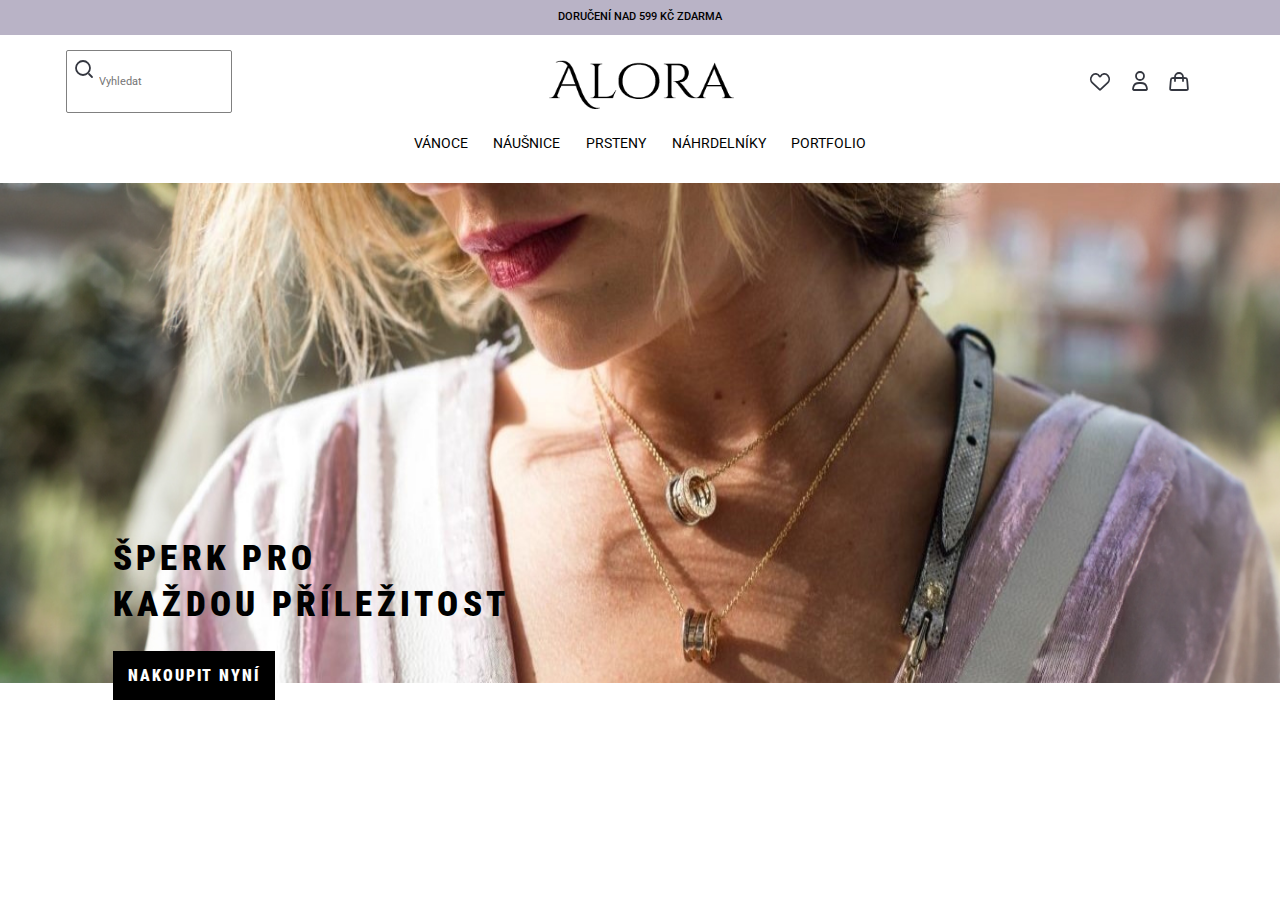
==== index.html @ 9ae733d2 "upp2" ====
<!DOCTYPE html>
<html lang="cs">
<head>
  <meta charset="UTF-8">
  <meta name="viewport" content="width=device-width, initial-scale=1.0">
  <link rel="stylesheet" href="https://maxcdn.bootstrapcdn.com/bootstrap/3.4.1/css/bootstrap.min.css">
  <script src="https://ajax.googleapis.com/ajax/libs/jquery/3.7.1/jquery.min.js"></script>
  <script src="https://maxcdn.bootstrapcdn.com/bootstrap/3.4.1/js/bootstrap.min.js"></script>
  <link rel="stylesheet" href="style.css">
  <title>Alora</title>
</head>
<body>
    <header>
            <div class="container-fluid upper_text">
                <div class="row upper_text_container">
                    <div class="col-xs-12 col-md-12 upper_div">
                        <h3 class="upper_h3">Doručení nad 599 Kč zdarma</h3>
                    </div>
                </div>
            </div>
            <div class="container bl">
                <div class="row logo_main">
                    <div class="col-xs-12 col-md-4 searchbar_main_a n">
                        <form method="get" action="/vyhledat/" class="search_form">
                            <label for="search" class="search_main">
                                <button type="submit" class="search_button">
                                    <svg width="24" height="24" viewBox="0 0 27 27" fill="none" xmlns="http://www.w3.org/2000/svg">
                                        <circle cx="12.375" cy="12.375" r="7.875" stroke="#33363F" stroke-width="2"/>
                                        <path d="M22.5 22.5L19.125 19.125" stroke="#33363F" stroke-width="2" stroke-linecap="round"/>
                                    </svg>  
                                </button>                          
                                <input type="text" id="search" name="q" placeholder="Vyhledat" class="search_input">
                            </label>
                        </form>
                    </div>
                    <a href="#" class="col-xs-6 col-md-4 text-center alora_logo n">
                        <img src="alora - logo.png" alt="logo" width="185" height="57">
                    </a>
                    <div class="col-xs-6 col-md-4 iconky text-left n">
                        <div class="wishlist_div d">
                            <svg width="24" height="24" viewBox="0 0 27 27" fill="none" xmlns="http://www.w3.org/2000/svg">
                                <path d="M5.00701 15.6467L12.8287 22.9944C13.1401 23.2869 13.2958 23.4332 13.4853 23.4388C13.4951 23.4391 13.5049 23.4391 13.5147 23.4388C13.7042 23.4332 13.8599 23.2869 14.1713 22.9944L21.993 15.6467C24.1937 13.5794 24.4609 10.1774 22.61 7.79183L22.262 7.34326C20.0478 4.4894 15.6033 4.96802 14.0475 8.22786C13.8277 8.68833 13.1723 8.68833 12.9525 8.22786C11.3967 4.96802 6.95219 4.4894 4.73799 7.34326L4.38996 7.79183C2.53907 10.1774 2.80631 13.5794 5.00701 15.6467Z" stroke="#33363F" stroke-width="2"/>
                                </svg>                        
                        </div>
                        <div class="person_regr d">
                            <svg width="24" height="24" viewBox="0 0 27 27" fill="none" xmlns="http://www.w3.org/2000/svg">
                                <circle cx="13.5" cy="7.875" r="4.5" stroke="#33363F" stroke-width="2" stroke-linecap="round"/>
                                <path d="M6.14822 20.0487C6.9028 17.2788 9.64673 15.75 12.5176 15.75H14.4824C17.3533 15.75 20.0972 17.2788 20.8518 20.0487C21.0726 20.8593 21.2496 21.7341 21.3293 22.6262C21.3784 23.1763 20.9273 23.625 20.375 23.625H6.625C6.07272 23.625 5.62163 23.1763 5.67075 22.6262C5.75041 21.7341 5.9274 20.8593 6.14822 20.0487Z" stroke="#33363F" stroke-width="2" stroke-linecap="round"/>
                                </svg>                        
                        </div>
                        <div class="shopping_cart_icon d">
                            <svg width="24" height="24" viewBox="0 0 27 27" fill="none" xmlns="http://www.w3.org/2000/svg">
                                <path d="M9 13.5L9 9C9 6.51472 11.0147 4.5 13.5 4.5V4.5C15.9853 4.5 18 6.51472 18 9L18 13.5" stroke="#33363F" stroke-width="2" stroke-linecap="round"/>
                                <path d="M4.19435 13.7928C4.33942 12.0519 4.41196 11.1815 4.98605 10.6532C5.56013 10.125 6.4336 10.125 8.18053 10.125H18.8195C20.5664 10.125 21.4399 10.125 22.014 10.6532C22.588 11.1815 22.6606 12.0519 22.8057 13.7928L23.4445 21.4589C23.529 22.4724 23.5712 22.9792 23.2741 23.3021C22.977 23.625 22.4685 23.625 21.4514 23.625H5.5486C4.53155 23.625 4.02302 23.625 3.72592 23.3021C3.42882 22.9792 3.47105 22.4724 3.55551 21.4589L4.19435 13.7928Z" stroke="#33363F" stroke-width="2"/>
                                </svg>                        
                        </div>
                    </div>
                </div>
            </div>
        <nav class="navbar container-fluid">
            <div class="d-flex justify-content-center">
                    <div class="nav-item dropdown">
                        <a href="#">Vánoce</a>
                    </div>
                    <div class="nav-item dropdown">
                        <a href="#">Náušnice</a>
                    </div>
                    <div class="nav-item dropdown">
                        <a href="#">Prsteny</a>
                    </div>
                    <div class="nav-item dropdown">
                        <a href="#">Náhrdelníky</a>
                    </div>
                    <div class="nav-item dropdown">
                        <a href="#">Portfolio</a>
                    </div>
            </div>
        </nav>
    </header>
        <main>
            <section class="cover_image_section">
                <div class="cover_image_img">
                    <div class="row">
                        <div class="cover_image_img">
                            <picture>
                                <source media="(min-width: 1920px)" srcset="386442859_2911539678977184_4941030423832719320_n.jpg">
                                <source media="(min-width: 768px)" srcset="386442859_2911539678977184_4941030423832719320_n.jpg">
                                <source media="(min-width: 0px)" srcset="386442859_2911539678977184_4941030423832719320_n.jpg">
                                <img src="386442859_2911539678977184_4941030423832719320_n.jpg" alt="cover image" class="full-image">
                            </picture>
                            <h1 class="cover_text t">Šperk pro <br> každou příležitost</h1>
                            
                        </div>
                     <a href="#" target="_self" class="cover_button t">Nakoupit nyní</a>
                    </div> 
                </div>
            </section>
            <section>
                <div>

                </div>
            </section>
        </main>
</body>
</html>
---- style.css ----
@import url('https://fonts.googleapis.com/css2?family=Roboto+Condensed:ital,wght@0,100;0,200;0,300;0,400;0,500;0,600;0,700;0,800;0,900;1,100;1,300;1,400;1,500;1,600;1,700;1,800;1,900&family=Roboto:ital,wght@0,100;0,300;0,400;0,500;0,700;0,900;1,100;1,300;1,400;1,500;1,700;1,900&display=swap');

body {
    font-size: 16px;
    margin: 0;
    padding: 0;
    overflow-x: hidden;
}

html, body {
    height: 100%;
    margin: 0;
    padding: 0;
}

@media (max-width: 900px) {
    
  }

.d-flex {
    display: flex!important;
}
.justify-content-center{
    justify-content: center!important;
}
.position-relative {
    position: relative!important;
}
.full-image {
    height: 500px;
    overflow: hidden;
    position: absolute;
    width: 105vw;
}

.bl {
    margin-right: 2px;
    margin-left: 2px;
    width: 100%;
    margin-top: 15px;
}

.t {
    position: relative;
}

.container-fluid {
    padding-right: 15px;
    padding-left: 15px;
    margin-right: auto;
    margin-left: auto;
}

.upper_text_container .upper_div {
    background-color: #B9B3C6;
    height: 35px;
    align-items: center;
    display: flex;
    justify-content: center; 
}
.upper_div>h3 {
    margin: 0;
    text-align: center;
    color: black;
    font-family: 'Roboto';
    font-weight: 500;
    font-size: 0.6875em;
   text-transform: uppercase;
}
.iconky {
    display: flex;
    padding-left: 17vw;
}
.logo_main {
    align-items: center;
    display: flex;
}
.searchbar_main_a {
    padding-left: 5vw;
}
.search_button {
    border: none;
    background-color: transparent;
    position: absolute;
    z-index: 1;
    padding-top: 0.8vh;
}
#search {
    color: black;
    font-family: 'Roboto';
    font-weight: 400;
    font-size: 0.6875em;
    width: 13vw;
    height: 7vh;
    position: relative;
    margin-right: 35%;
    padding-left: 2.5vw;
    border: 1px solid gray;
    border-radius: 2px
}
.d {
    padding-left: 1.2vw;
}
.navbar {
    align-items: center;
    display: flex;
    justify-content: center;
    margin-bottom: 15px;
}
.nav-item>a {
    color: black;
    font-family: 'Roboto';
    font-weight: 400;
    font-size: 0.8750em;
    text-transform: uppercase;
}
.nav-item {
    padding: 0 1vw;
}
.cover_image_img {
    display: flex;
}

.cover_text {
    color: black;
    font-family: 'Roboto Condensed';
    font-weight: 900;
    font-size: 2.2em;
    text-transform: uppercase;
    left: 10vw;
    top: 37vh;
    letter-spacing: 0.12em;
    line-height: 1.3em;
}
.cover_button {
    color: white;
    font-family: 'Roboto Condensed';
    font-weight: 900;
    font-size: 1em;
    text-transform: uppercase;
    left: 10vw;
    top: 40vh;
    letter-spacing: 0.12em;
    line-height: 1.3em;
    background-color: black;
    
    /* text-align: center; */
    padding: 15px;
    /* border: 15px; */
    position: relative;
}
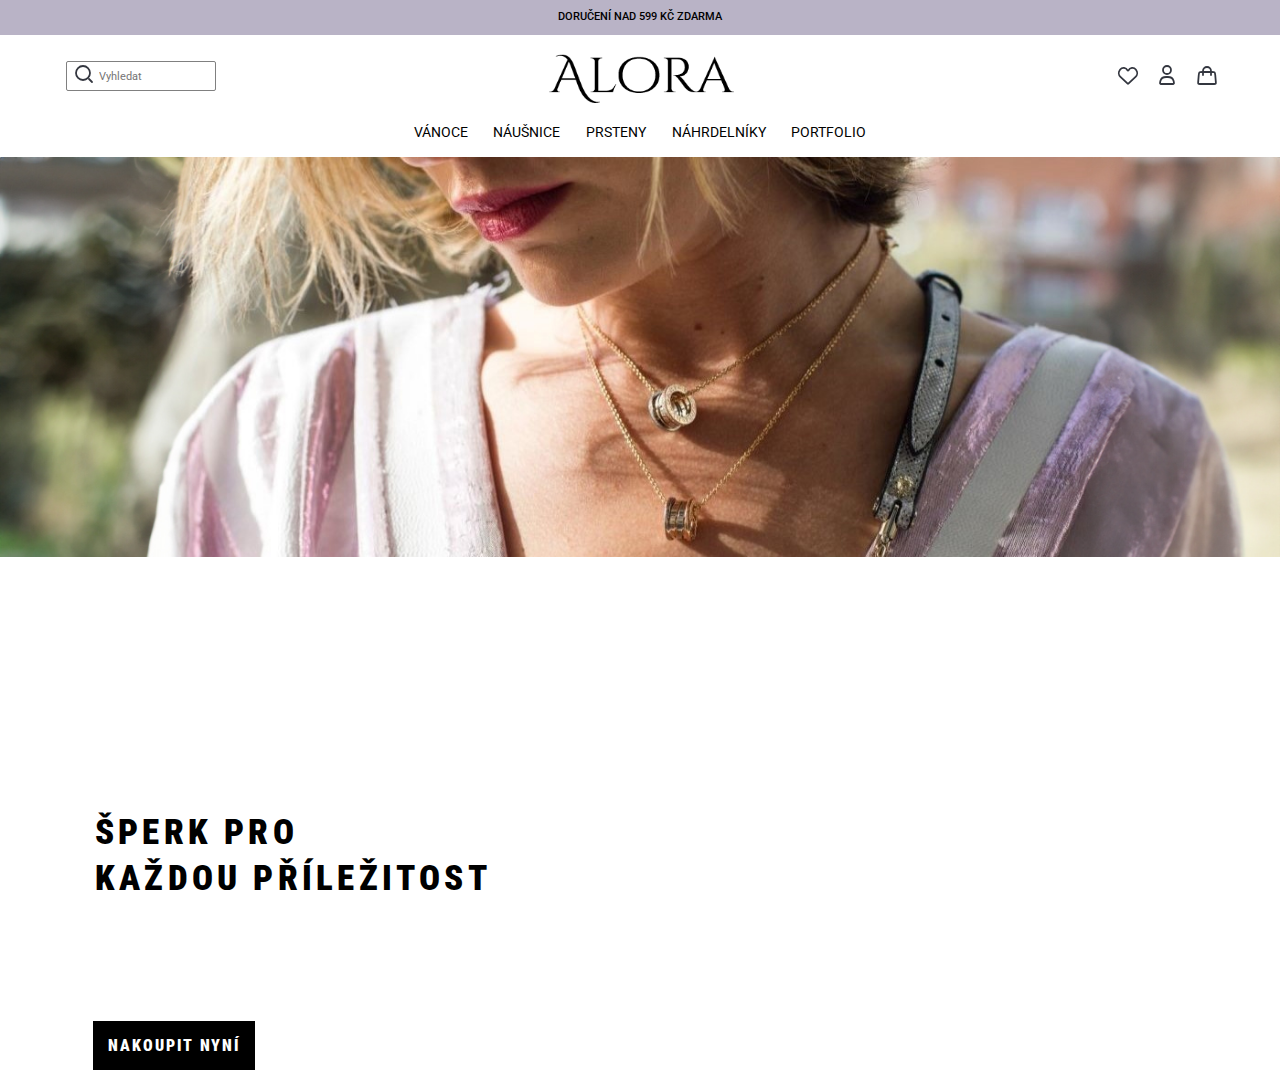
==== commit 91f87274: "upp.1" ====
--- a/index.html
+++ b/index.html
@@ -80,20 +80,19 @@
         <main>
             <section class="cover_image_section">
                 <div class="cover_image_img">
-                    <div class="row">
-                        <div class="cover_image_img">
-                            <picture>
-                                <source media="(min-width: 1920px)" srcset="386442859_2911539678977184_4941030423832719320_n.jpg">
-                                <source media="(min-width: 768px)" srcset="386442859_2911539678977184_4941030423832719320_n.jpg">
-                                <source media="(min-width: 0px)" srcset="386442859_2911539678977184_4941030423832719320_n.jpg">
-                                <img src="386442859_2911539678977184_4941030423832719320_n.jpg" alt="cover image" class="full-image">
-                            </picture>
-                            <h1 class="cover_text t">Šperk pro <br> každou příležitost</h1>
-                            
-                        </div>
-                     <a href="#" target="_self" class="cover_button t">Nakoupit nyní</a>
-                    </div> 
+                    <picture>
+                        <source media="(min-width: 1920px)" srcset="386442859_2911539678977184_4941030423832719320_n.jpg">
+                        <source media="(min-width: 768px)" srcset="386442859_2911539678977184_4941030423832719320_n.jpg">
+                        <source media="(min-width: 0px)" srcset="386442859_2911539678977184_4941030423832719320_n.jpg">
+                        <img src="386442859_2911539678977184_4941030423832719320_n.jpg" alt="cover image" class="full-image">
+                    </picture>
                 </div>
+                <div class="cover_text_div">
+                    <h1 class="cover_text t">Šperk pro <br> každou příležitost</h1>
+                </div>
+                <div class="cover_text_div_a">
+                    <a href="#" target="_self" class="cover_button t">Nakoupit nyní</a>
+                </div> 
             </section>
             <section>
                 <div>
--- a/style.css
+++ b/style.css
@@ -13,9 +13,70 @@
     padding: 0;
 }
 
-@media (max-width: 900px) {
-    
-  }
+@media (max-width: 932px) {
+  body {
+    font-size: 12px;
+  }
+  input#search {
+    width: 200px;
+    padding-left: 7.5vw;
+
+  }
+  .col-xs-12 {
+    width: 100%;
+    justify-content: left;
+    display: flex;
+}
+.col-xs-6.col-md-4.iconky.text-left.n {
+    left: 11%;
+}
+div.d {
+    padding-left: 2.2vw;
+}
+.alora_logo {
+    padding-top: 5px;
+  }
+  .navbar {
+    padding-bottom: 15px;
+  }
+.full-image{
+    top: 22%;
+}
+.cover_text_div{
+    font-size: 5px;
+}
+a.cover_button {
+    font-size: 5px;
+    padding: 4px;
+    top: 33.2%;
+    position: absolute;
+    left: 8.5%;
+}
+.cover_text_div {
+    position: absolute;
+    top: 30%;
+    left: 6.5%;
+}
+
+}
+
+@media (max-width: 380px) {
+.full-image {
+    top: 26%;
+}
+a.cover_button {
+    font-size: 5px;
+    padding: 4px;
+    top: 39.2%;
+    position: absolute;
+    left: 8.5%;
+}
+.cover_text_div {
+    position: absolute;
+    top: 35%;
+    left: 6.5%;
+}}
+
 
 .d-flex {
     display: flex!important;
@@ -27,10 +88,10 @@
     position: relative!important;
 }
 .full-image {
-    height: 500px;
+    height: auto;
     overflow: hidden;
     position: absolute;
-    width: 105vw;
+    width: 100%;
 }
 
 .bl {
@@ -69,11 +130,13 @@
 }
 .iconky {
     display: flex;
-    padding-left: 17vw;
+    left: 18%;
+    flex-wrap: wrap;
 }
 .logo_main {
     align-items: center;
     display: flex;
+    flex-wrap: wrap;
 }
 .searchbar_main_a {
     padding-left: 5vw;
@@ -83,16 +146,15 @@
     background-color: transparent;
     position: absolute;
     z-index: 1;
-    padding-top: 0.8vh;
+    ;
 }
 #search {
     color: black;
     font-family: 'Roboto';
     font-weight: 400;
     font-size: 0.6875em;
-    width: 13vw;
-    height: 7vh;
-    position: relative;
+    max-width: 150px;
+    height: 30px;
     margin-right: 35%;
     padding-left: 2.5vw;
     border: 1px solid gray;
@@ -105,7 +167,7 @@
     align-items: center;
     display: flex;
     justify-content: center;
-    margin-bottom: 15px;
+    margin-bottom: -15px;
 }
 .nav-item>a {
     color: black;
@@ -117,9 +179,7 @@
 .nav-item {
     padding: 0 1vw;
 }
-.cover_image_img {
-    display: flex;
-}
+
 
 .cover_text {
     color: black;
@@ -127,10 +187,14 @@
     font-weight: 900;
     font-size: 2.2em;
     text-transform: uppercase;
-    left: 10vw;
-    top: 37vh;
     letter-spacing: 0.12em;
     line-height: 1.3em;
+    margin: 0;
+    left: 7.8%;
+}
+
+.cover_image_section{
+    margin-top: 15px;
 }
 .cover_button {
     color: white;
@@ -138,8 +202,7 @@
     font-weight: 900;
     font-size: 1em;
     text-transform: uppercase;
-    left: 10vw;
-    top: 40vh;
+    left: 7.8%;
     letter-spacing: 0.12em;
     line-height: 1.3em;
     background-color: black;
@@ -149,3 +212,16 @@
     /* border: 15px; */
     position: relative;
 }
+@media (min-width: 1100px) {
+    .cover_text_div_a {
+        position: absolute;
+        left: 6.3%;
+        top: 115%;
+    }
+    .cover_text_div {
+        position: absolute;
+        top: 90%;
+        left: 5%;
+    }
+}
+
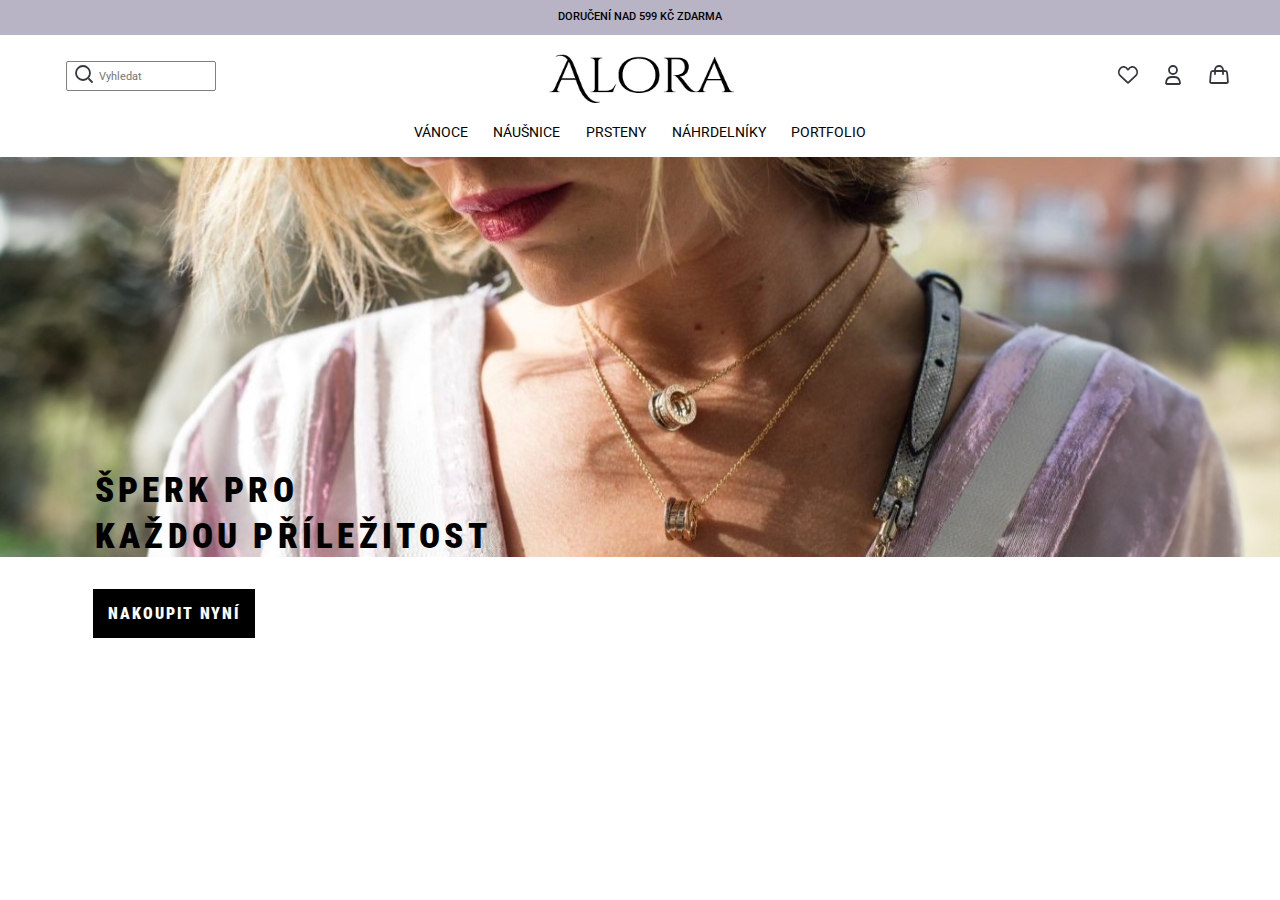
==== commit fd1378e1: "upp1" ====
--- a/index.html
+++ b/index.html
@@ -43,10 +43,12 @@
                                 </svg>                        
                         </div>
                         <div class="person_regr d">
-                            <svg width="24" height="24" viewBox="0 0 27 27" fill="none" xmlns="http://www.w3.org/2000/svg">
+                            <button type="button" class="open_b button" onclick="openForm(login.html)">
+                                <svg width="24" height="24" viewBox="0 0 27 27" fill="none" xmlns="http://www.w3.org/2000/svg">
                                 <circle cx="13.5" cy="7.875" r="4.5" stroke="#33363F" stroke-width="2" stroke-linecap="round"/>
                                 <path d="M6.14822 20.0487C6.9028 17.2788 9.64673 15.75 12.5176 15.75H14.4824C17.3533 15.75 20.0972 17.2788 20.8518 20.0487C21.0726 20.8593 21.2496 21.7341 21.3293 22.6262C21.3784 23.1763 20.9273 23.625 20.375 23.625H6.625C6.07272 23.625 5.62163 23.1763 5.67075 22.6262C5.75041 21.7341 5.9274 20.8593 6.14822 20.0487Z" stroke="#33363F" stroke-width="2" stroke-linecap="round"/>
-                                </svg>                        
+                                </svg> 
+                            </button>                       
                         </div>
                         <div class="shopping_cart_icon d">
                             <svg width="24" height="24" viewBox="0 0 27 27" fill="none" xmlns="http://www.w3.org/2000/svg">
--- a/style.css
+++ b/style.css
@@ -212,16 +212,20 @@
     /* border: 15px; */
     position: relative;
 }
-@media (min-width: 1100px) {
+@media (min-width: 1000px) {
     .cover_text_div_a {
         position: absolute;
         left: 6.3%;
-        top: 115%;
+        top: 67%;
     }
     .cover_text_div {
         position: absolute;
-        top: 90%;
+        top: 52%;
         left: 5%;
     }
 }
-
+.open_b {
+    border:none;
+    background-color: transparent;
+}
+
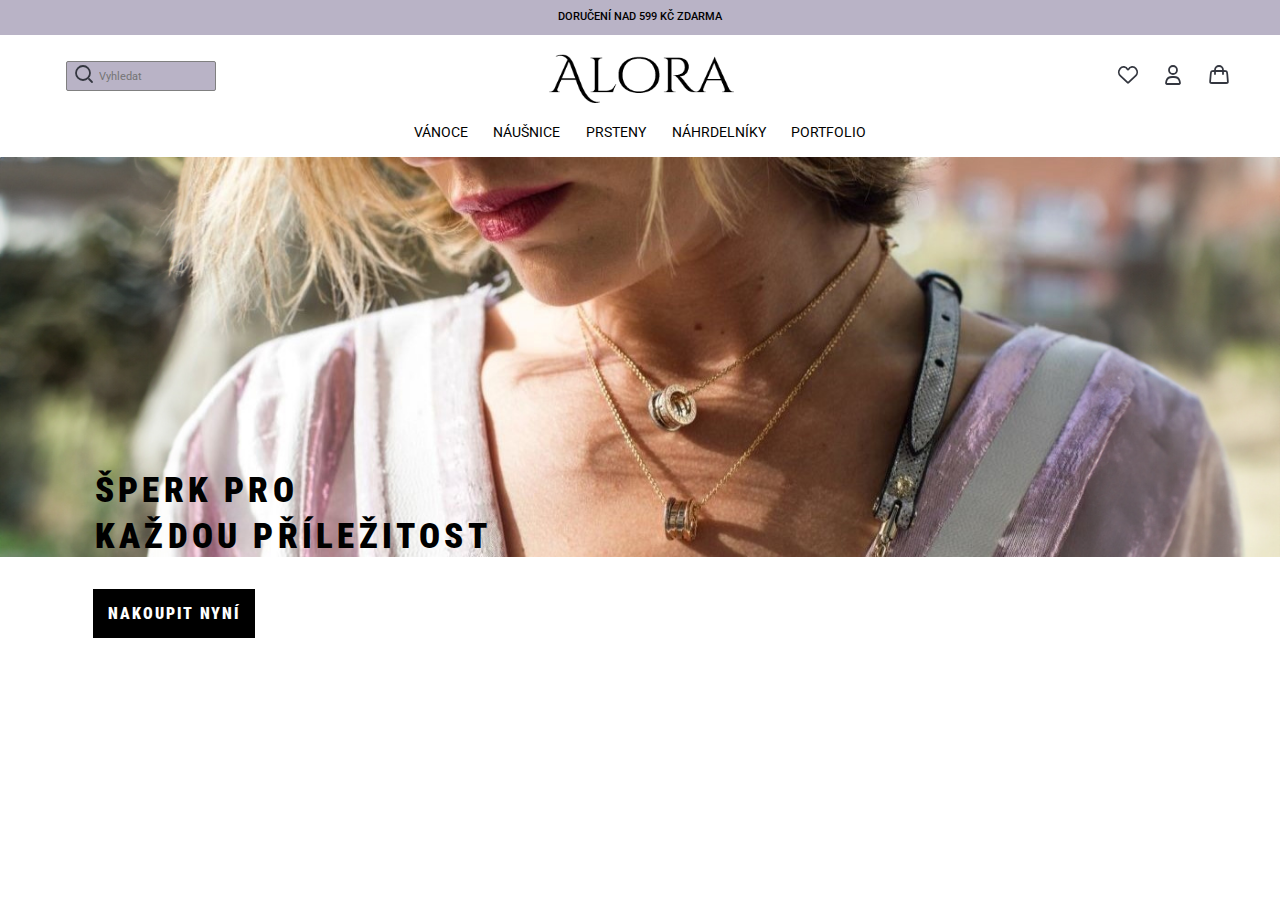
==== commit 4fd4f2d0: "up11" ====
--- a/index.html
+++ b/index.html
@@ -10,97 +10,133 @@
   <title>Alora</title>
 </head>
 <body>
-    <header>
-            <div class="container-fluid upper_text">
-                <div class="row upper_text_container">
-                    <div class="col-xs-12 col-md-12 upper_div">
-                        <h3 class="upper_h3">Doručení nad 599 Kč zdarma</h3>
-                    </div>
-                </div>
-            </div>
-            <div class="container bl">
-                <div class="row logo_main">
-                    <div class="col-xs-12 col-md-4 searchbar_main_a n">
-                        <form method="get" action="/vyhledat/" class="search_form">
-                            <label for="search" class="search_main">
-                                <button type="submit" class="search_button">
-                                    <svg width="24" height="24" viewBox="0 0 27 27" fill="none" xmlns="http://www.w3.org/2000/svg">
-                                        <circle cx="12.375" cy="12.375" r="7.875" stroke="#33363F" stroke-width="2"/>
-                                        <path d="M22.5 22.5L19.125 19.125" stroke="#33363F" stroke-width="2" stroke-linecap="round"/>
-                                    </svg>  
-                                </button>                          
-                                <input type="text" id="search" name="q" placeholder="Vyhledat" class="search_input">
-                            </label>
-                        </form>
-                    </div>
-                    <a href="#" class="col-xs-6 col-md-4 text-center alora_logo n">
-                        <img src="alora - logo.png" alt="logo" width="185" height="57">
-                    </a>
-                    <div class="col-xs-6 col-md-4 iconky text-left n">
-                        <div class="wishlist_div d">
-                            <svg width="24" height="24" viewBox="0 0 27 27" fill="none" xmlns="http://www.w3.org/2000/svg">
-                                <path d="M5.00701 15.6467L12.8287 22.9944C13.1401 23.2869 13.2958 23.4332 13.4853 23.4388C13.4951 23.4391 13.5049 23.4391 13.5147 23.4388C13.7042 23.4332 13.8599 23.2869 14.1713 22.9944L21.993 15.6467C24.1937 13.5794 24.4609 10.1774 22.61 7.79183L22.262 7.34326C20.0478 4.4894 15.6033 4.96802 14.0475 8.22786C13.8277 8.68833 13.1723 8.68833 12.9525 8.22786C11.3967 4.96802 6.95219 4.4894 4.73799 7.34326L4.38996 7.79183C2.53907 10.1774 2.80631 13.5794 5.00701 15.6467Z" stroke="#33363F" stroke-width="2"/>
-                                </svg>                        
-                        </div>
-                        <div class="person_regr d">
-                            <button type="button" class="open_b button" onclick="openForm(login.html)">
-                                <svg width="24" height="24" viewBox="0 0 27 27" fill="none" xmlns="http://www.w3.org/2000/svg">
-                                <circle cx="13.5" cy="7.875" r="4.5" stroke="#33363F" stroke-width="2" stroke-linecap="round"/>
-                                <path d="M6.14822 20.0487C6.9028 17.2788 9.64673 15.75 12.5176 15.75H14.4824C17.3533 15.75 20.0972 17.2788 20.8518 20.0487C21.0726 20.8593 21.2496 21.7341 21.3293 22.6262C21.3784 23.1763 20.9273 23.625 20.375 23.625H6.625C6.07272 23.625 5.62163 23.1763 5.67075 22.6262C5.75041 21.7341 5.9274 20.8593 6.14822 20.0487Z" stroke="#33363F" stroke-width="2" stroke-linecap="round"/>
-                                </svg> 
-                            </button>                       
-                        </div>
-                        <div class="shopping_cart_icon d">
-                            <svg width="24" height="24" viewBox="0 0 27 27" fill="none" xmlns="http://www.w3.org/2000/svg">
-                                <path d="M9 13.5L9 9C9 6.51472 11.0147 4.5 13.5 4.5V4.5C15.9853 4.5 18 6.51472 18 9L18 13.5" stroke="#33363F" stroke-width="2" stroke-linecap="round"/>
-                                <path d="M4.19435 13.7928C4.33942 12.0519 4.41196 11.1815 4.98605 10.6532C5.56013 10.125 6.4336 10.125 8.18053 10.125H18.8195C20.5664 10.125 21.4399 10.125 22.014 10.6532C22.588 11.1815 22.6606 12.0519 22.8057 13.7928L23.4445 21.4589C23.529 22.4724 23.5712 22.9792 23.2741 23.3021C22.977 23.625 22.4685 23.625 21.4514 23.625H5.5486C4.53155 23.625 4.02302 23.625 3.72592 23.3021C3.42882 22.9792 3.47105 22.4724 3.55551 21.4589L4.19435 13.7928Z" stroke="#33363F" stroke-width="2"/>
-                                </svg>                        
+    <div id="main-container">
+        <header class="main-content" id="main">
+                <div class="container-fluid upper_text">
+                    <div class="row upper_text_container">
+                        <div class="col-xs-12 col-md-12 upper_div">
+                            <h3 class="upper_h3">Doručení nad 599 Kč zdarma</h3>
                         </div>
                     </div>
                 </div>
-            </div>
-        <nav class="navbar container-fluid">
-            <div class="d-flex justify-content-center">
-                    <div class="nav-item dropdown">
-                        <a href="#">Vánoce</a>
+                <div class="container bl">
+                    <div class="row logo_main">
+                        <div class="col-xs-12 col-md-4 searchbar_main_a n">
+                            <form method="get" action="/vyhledat/" class="search_form">
+                                <label for="search" class="search_main">
+                                    <button type="submit" class="search_button">
+                                        <svg width="24" height="24" viewBox="0 0 27 27" fill="none" xmlns="http://www.w3.org/2000/svg">
+                                            <circle cx="12.375" cy="12.375" r="7.875" stroke="#33363F" stroke-width="2"/>
+                                            <path d="M22.5 22.5L19.125 19.125" stroke="#33363F" stroke-width="2" stroke-linecap="round"/>
+                                        </svg>  
+                                    </button>                          
+                                    <input type="text" id="search" name="q" placeholder="Vyhledat" class="search_input">
+                                </label>
+                            </form>
+                        </div>
+                        <a href="#" class="col-xs-6 col-md-4 text-center alora_logo n">
+                            <img src="alora - logo.png" alt="logo" width="185" height="57">
+                        </a>
+                        <div class="col-xs-6 col-md-4 iconky text-left n">
+                            <div class="wishlist_div d">
+                                <svg width="24" height="24" viewBox="0 0 27 27" fill="none" xmlns="http://www.w3.org/2000/svg">
+                                    <path d="M5.00701 15.6467L12.8287 22.9944C13.1401 23.2869 13.2958 23.4332 13.4853 23.4388C13.4951 23.4391 13.5049 23.4391 13.5147 23.4388C13.7042 23.4332 13.8599 23.2869 14.1713 22.9944L21.993 15.6467C24.1937 13.5794 24.4609 10.1774 22.61 7.79183L22.262 7.34326C20.0478 4.4894 15.6033 4.96802 14.0475 8.22786C13.8277 8.68833 13.1723 8.68833 12.9525 8.22786C11.3967 4.96802 6.95219 4.4894 4.73799 7.34326L4.38996 7.79183C2.53907 10.1774 2.80631 13.5794 5.00701 15.6467Z" stroke="#33363F" stroke-width="2"/>
+                                    </svg>                        
+                            </div>
+                            <div class="person_regr d">
+                                <button type="button" class="open_b button" onclick="openForm()">
+                                    <svg width="24" height="24" viewBox="0 0 27 27" fill="none" xmlns="http://www.w3.org/2000/svg">
+                                    <circle cx="13.5" cy="7.875" r="4.5" stroke="#33363F" stroke-width="2" stroke-linecap="round"/>
+                                    <path d="M6.14822 20.0487C6.9028 17.2788 9.64673 15.75 12.5176 15.75H14.4824C17.3533 15.75 20.0972 17.2788 20.8518 20.0487C21.0726 20.8593 21.2496 21.7341 21.3293 22.6262C21.3784 23.1763 20.9273 23.625 20.375 23.625H6.625C6.07272 23.625 5.62163 23.1763 5.67075 22.6262C5.75041 21.7341 5.9274 20.8593 6.14822 20.0487Z" stroke="#33363F" stroke-width="2" stroke-linecap="round"/>
+                                    </svg> 
+                                </button>                       
+                            </div>
+                            <div class="shopping_cart_icon d">
+                                <svg width="24" height="24" viewBox="0 0 27 27" fill="none" xmlns="http://www.w3.org/2000/svg">
+                                    <path d="M9 13.5L9 9C9 6.51472 11.0147 4.5 13.5 4.5V4.5C15.9853 4.5 18 6.51472 18 9L18 13.5" stroke="#33363F" stroke-width="2" stroke-linecap="round"/>
+                                    <path d="M4.19435 13.7928C4.33942 12.0519 4.41196 11.1815 4.98605 10.6532C5.56013 10.125 6.4336 10.125 8.18053 10.125H18.8195C20.5664 10.125 21.4399 10.125 22.014 10.6532C22.588 11.1815 22.6606 12.0519 22.8057 13.7928L23.4445 21.4589C23.529 22.4724 23.5712 22.9792 23.2741 23.3021C22.977 23.625 22.4685 23.625 21.4514 23.625H5.5486C4.53155 23.625 4.02302 23.625 3.72592 23.3021C3.42882 22.9792 3.47105 22.4724 3.55551 21.4589L4.19435 13.7928Z" stroke="#33363F" stroke-width="2"/>
+                                    </svg>                        
+                            </div>
+                        </div>
                     </div>
-                    <div class="nav-item dropdown">
-                        <a href="#">Náušnice</a>
+                </div>
+            <nav class="navbar container-fluid">
+                <div class="d-flex justify-content-center">
+                        <div class="nav-item dropdown">
+                            <a href="#">Vánoce</a>
+                        </div>
+                        <div class="nav-item dropdown">
+                            <a href="#">Náušnice</a>
+                        </div>
+                        <div class="nav-item dropdown">
+                            <a href="#">Prsteny</a>
+                        </div>
+                        <div class="nav-item dropdown">
+                            <a href="#">Náhrdelníky</a>
+                        </div>
+                        <div class="nav-item dropdown">
+                            <a href="#">Portfolio</a>
+                        </div>
+                </div>
+            </nav>
+        </header>
+            <main class="main-content" id="main">
+                <section class="cover_image_section">
+                    <div class="cover_image_img">
+                        <picture>
+                            <source media="(min-width: 1920px)" srcset="386442859_2911539678977184_4941030423832719320_n.jpg">
+                            <source media="(min-width: 768px)" srcset="386442859_2911539678977184_4941030423832719320_n.jpg">
+                            <source media="(min-width: 0px)" srcset="386442859_2911539678977184_4941030423832719320_n.jpg">
+                            <img src="386442859_2911539678977184_4941030423832719320_n.jpg" alt="cover image" class="full-image">
+                        </picture>
                     </div>
-                    <div class="nav-item dropdown">
-                        <a href="#">Prsteny</a>
+                    <div class="cover_text_div">
+                        <h1 class="cover_text t">Šperk pro <br> každou příležitost</h1>
                     </div>
-                    <div class="nav-item dropdown">
-                        <a href="#">Náhrdelníky</a>
+                    <div class="cover_text_div_a">
+                        <a href="#" target="_self" class="cover_button t">Nakoupit nyní</a>
+                    </div> 
+                </section>
+                <section>
+                    <div>
+
                     </div>
-                    <div class="nav-item dropdown">
-                        <a href="#">Portfolio</a>
-                    </div>
-            </div>
-        </nav>
-    </header>
-        <main>
-            <section class="cover_image_section">
-                <div class="cover_image_img">
-                    <picture>
-                        <source media="(min-width: 1920px)" srcset="386442859_2911539678977184_4941030423832719320_n.jpg">
-                        <source media="(min-width: 768px)" srcset="386442859_2911539678977184_4941030423832719320_n.jpg">
-                        <source media="(min-width: 0px)" srcset="386442859_2911539678977184_4941030423832719320_n.jpg">
-                        <img src="386442859_2911539678977184_4941030423832719320_n.jpg" alt="cover image" class="full-image">
-                    </picture>
-                </div>
-                <div class="cover_text_div">
-                    <h1 class="cover_text t">Šperk pro <br> každou příležitost</h1>
-                </div>
-                <div class="cover_text_div_a">
-                    <a href="#" target="_self" class="cover_button t">Nakoupit nyní</a>
-                </div> 
-            </section>
-            <section>
-                <div>
+                </section>
+            </main>
+    </div>
+<!--login-->
+<div class="popup" id="myform">
+    <form class="popform">
+        <div class="inlineh1">
+            <h1 class="h1pop v">Vytvořit účet</h1>
+            <h1 class="h1pop p">Přihlášení</h1>
+        </div>
+        <div class="form-text">
+            <input type="text" placeholder="Křesní jméno" name="kresni" class="t_frm" required>
+            <input type="text" placeholder="Příjmení" name="prijmeni" class="t_frm" required>
+            <input type="text" placeholder="E-mail" name="email" class="t_frm" required>
+            <input type="password" placeholder="Heslo" name="kresni" class="t_frm" required>
+        </div>
+        <div class="ch_text">
+            <label for="checkbox" class="check_text">Ano, přihlaste mě k odběru Newsletteru Alora. Potvrzuji, že jsem starší 16 let. Chci dostávat e-mailem informace od společnosti Alora o produktech Alora a exkluzivních nabídkách.</label>
+            <input type="checkbox" id="checkbox" name="checkbox">
+        </div>
+        <div class="s_btn">
+            <button type="submit" class="btn">Odeslat</button>
+        </div>
+    </form>
+</div>
+</div>
+<script>
+    function openForm() {
+  document.getElementById("myform").style.display = "block";
+  document.getElementById("main-container").classList.add("blur");
+}
 
-                </div>
-            </section>
-        </main>
+function closeForm() {
+  document.getElementById("myform").style.display = "none";
+  document.getElementById("main-container").classList.remove("blur");
+}
+</script>
 </body>
 </html>--- a/style.css
+++ b/style.css
@@ -228,4 +228,120 @@
     border:none;
     background-color: transparent;
 }
-
+ /* login */
+
+* {
+    box-sizing: border-box;
+}
+body {
+    font-family: 'Roboto';
+    font-size: 16px;
+}
+.h1pop {
+    text-transform: uppercase;
+    font-size: 1.5em;
+    font-weight: 500;
+    color: black;
+    padding: 0 10px;
+}
+.inlineh1{
+    display: flex;
+    align-items: center;
+    justify-content: center;
+}
+
+.check_text {
+    font-size: 0.75em;
+    font-weight: 400;
+    color: black;
+}
+.ch_text {
+    display: flex;
+    flex-direction: row-reverse;
+    align-items: flex-start;
+}
+
+.form-text {
+    display: flex;
+    flex-direction: column;
+    margin-top: 25px;
+}
+.popup {
+    position: fixed;
+    bottom: 0;
+    right: 15px;
+    border: 3px solid #f1f1f1;
+    z-index: 9;
+}
+.popform {
+    max-width: 582px;
+    padding: 50px 65px;
+    background-color: white;
+    border: 1px solid #B9B3C6;
+}
+.s_btn {
+    text-align: center;
+    margin-top: 30px;
+    max-width: 450px;
+}
+
+h1.h1pop.v {
+    padding-right: 3vw;
+}
+h1.h1pop.p {
+    padding-right: 3vw;
+}
+
+.t_frm {
+    margin-bottom: 25px;
+    height: 41px;
+    padding-left: 15px;
+}
+input[type=checkbox] {
+    margin: 4px 15px 0 0;
+    line-height: normal;
+}
+input {
+    font-size: 0.8em;
+    font-weight: 400;
+    color: black;
+    border: 1px solid #B9B3C6;
+    background-color: #B9B3C6;
+}
+
+.btn {
+    display: inline-block;
+    margin-bottom: 0;
+    font-weight: 400;
+    text-align: center;
+    white-space: nowrap;
+    vertical-align: middle;
+    touch-action: manipulation;
+    cursor: pointer;
+    background-image: none;
+    border: 1px solid transparent;
+    padding: 6px 12px;
+    font-size: 14px;
+    line-height: 1.42857143;
+    border-radius: 0px;
+    width: 100%;
+    color: white;
+    background-color: black;
+    user-select: none;
+    text-transform: uppercase;
+}
+#myform {
+    display: none;
+    position: fixed;
+    border: none;
+    z-index: 9;
+    top: 12%;
+    left: 32%;
+    z-index: 9;
+    width: 582px;
+}
+
+#main-container.blur {
+    filter: blur(10px); /* Adjust the blur amount as needed */
+}
+
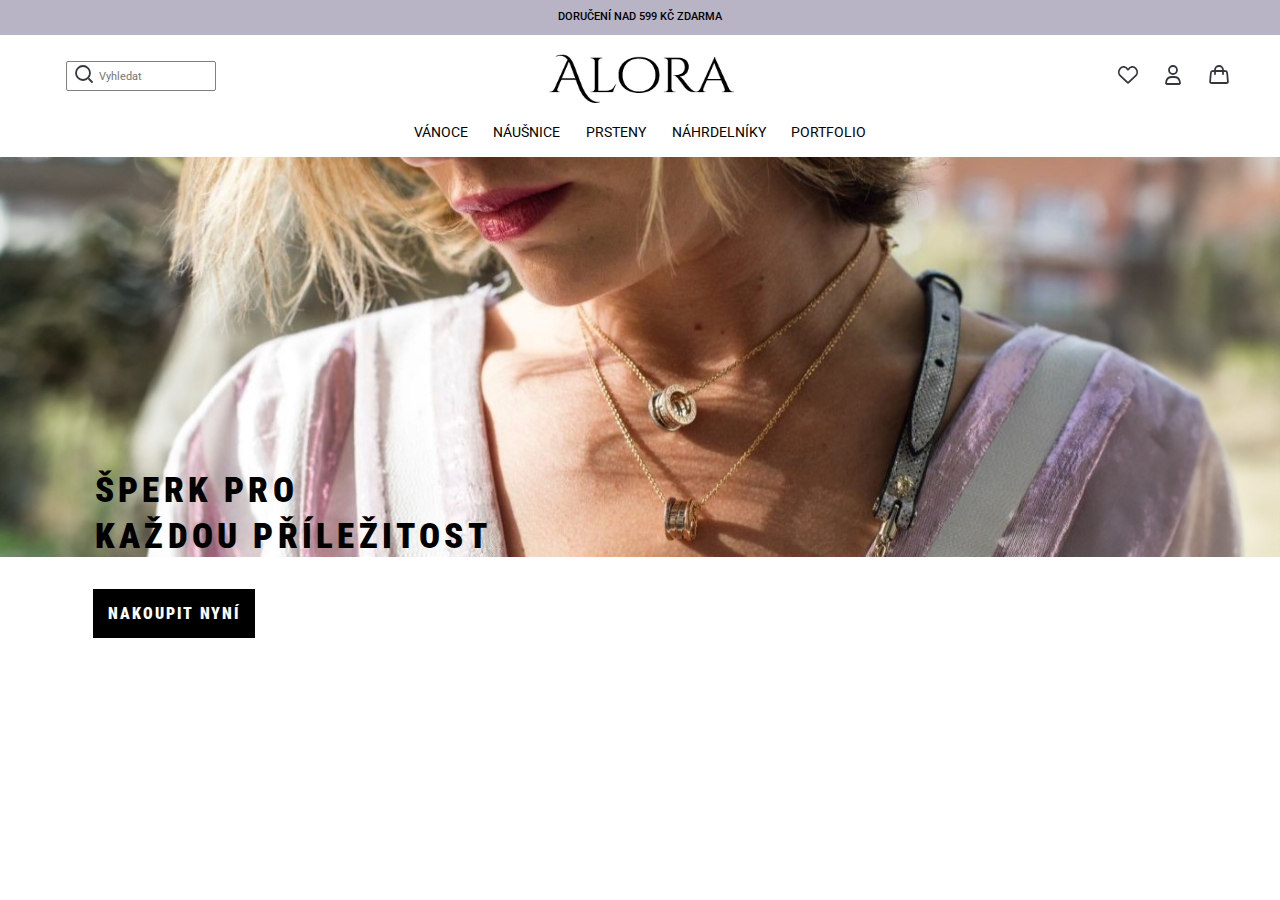
==== commit 9dacecf7: "Update index.html" ====
--- a/index.html
+++ b/index.html
@@ -128,14 +128,24 @@
 </div>
 </div>
 <script>
-    function openForm() {
-  document.getElementById("myform").style.display = "block";
-  document.getElementById("main-container").classList.add("blur");
+document.addEventListener('mousedown', function(event) {
+  var form = document.getElementById('myform');
+  var mainContainer = document.getElementById('main-container');
+
+  if (!form.contains(event.target) && form.style.display === 'block') {
+    // Click is outside the form and the form is visible, close the form
+    closeForm();
+  }
+});
+
+function openForm() {
+  document.getElementById('myform').style.display = 'block';
+  document.getElementById('main-container').classList.add('blur');
 }
 
 function closeForm() {
-  document.getElementById("myform").style.display = "none";
-  document.getElementById("main-container").classList.remove("blur");
+  document.getElementById('myform').style.display = 'none';
+  document.getElementById('main-container').classList.remove('blur');
 }
 </script>
 </body>
--- a/style.css
+++ b/style.css
@@ -301,7 +301,7 @@
     margin: 4px 15px 0 0;
     line-height: normal;
 }
-input {
+input.t_frm {
     font-size: 0.8em;
     font-weight: 400;
     color: black;
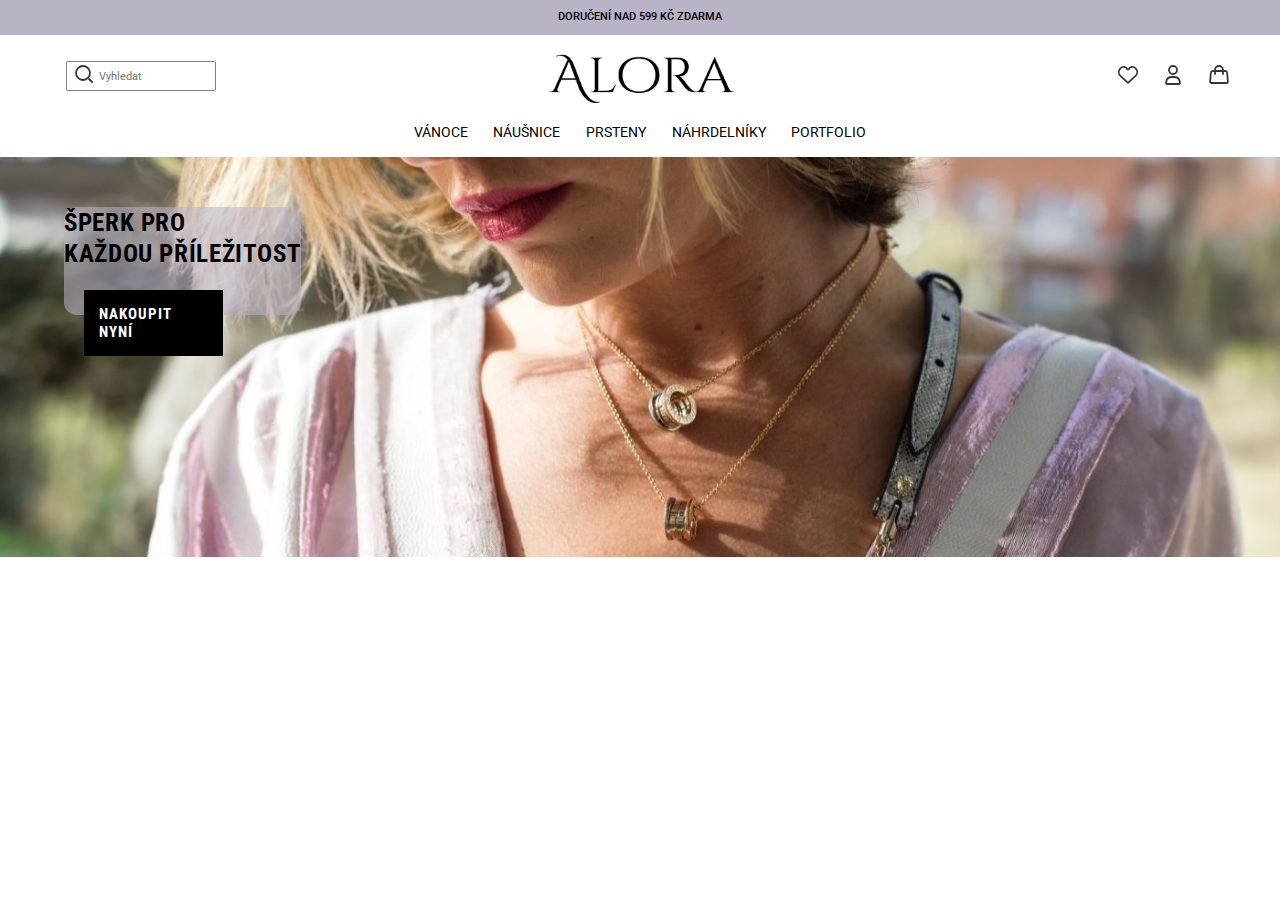
==== commit 97b2e319: "ee" ====
--- a/index.html
+++ b/index.html
@@ -11,7 +11,7 @@
 </head>
 <body>
     <div id="main-container">
-        <header class="main-content" id="main">
+        <header class="main-content" id="main_body">
                 <div class="container-fluid upper_text">
                     <div class="row upper_text_container">
                         <div class="col-xs-12 col-md-12 upper_div">
@@ -80,6 +80,7 @@
                 </div>
             </nav>
         </header>
+            <!-- Tady máte duplicitní ID -> buď ho odtraňte tady nebo nahoře (podle toho, kde to opravdu potřebujete) -->
             <main class="main-content" id="main">
                 <section class="cover_image_section">
                     <div class="cover_image_img">
@@ -91,11 +92,13 @@
                         </picture>
                     </div>
                     <div class="cover_text_div">
-                        <h1 class="cover_text t">Šperk pro <br> každou příležitost</h1>
+                        <div class="p_box">
+                            <h1 class="cover_text t">Šperk pro <br> každou příležitost</h1>
+                            <div class="button_box">
+                                <a href="#" target="_self" class="cover_button t">Nakoupit nyní</a>
+                            </div>
+                        </div>
                     </div>
-                    <div class="cover_text_div_a">
-                        <a href="#" target="_self" class="cover_button t">Nakoupit nyní</a>
-                    </div> 
                 </section>
                 <section>
                     <div>
@@ -133,7 +136,6 @@
   var mainContainer = document.getElementById('main-container');
 
   if (!form.contains(event.target) && form.style.display === 'block') {
-    // Click is outside the form and the form is visible, close the form
     closeForm();
   }
 });
--- a/style.css
+++ b/style.css
@@ -13,85 +13,75 @@
     padding: 0;
 }
 
+.cover_text_div, .cover_text_div_a {
+    position: absolute;
+}
+
+.cover_text_div {
+    top: 5rem;
+    left: 2rem;
+}
+
+.cover_text_div_a {
+    top: 5rem;
+    left: 2rem;
+}
+
 @media (max-width: 932px) {
-  body {
-    font-size: 12px;
-  }
-  input#search {
-    width: 200px;
-    padding-left: 7.5vw;
-
-  }
-  .col-xs-12 {
+
+    input#search {
+        width: 200px;
+        padding-left: 7.5vw;
+
+    }
+
+    .col-xs-12 {
+        width: 100%;
+        justify-content: left;
+        display: flex;
+    }
+
+    .col-xs-6.col-md-4.iconky.text-left.n {
+        left: 11%;
+    }
+
+    div.d {
+        padding-left: 2.2vw;
+    }
+
+    .alora_logo {
+        padding-top: 5px;
+    }
+
+    .navbar {
+        padding-bottom: 15px;
+    }
+
+    .cover_text_div {
+        top: 3rem;
+        left: 6.5%;
+    }
+
+}
+
+
+
+
+.d-flex {
+    display: flex !important;
+}
+
+.justify-content-center {
+    justify-content: center !important;
+}
+
+.position-relative {
+    position: relative !important;
+}
+
+.full-image {
     width: 100%;
-    justify-content: left;
-    display: flex;
-}
-.col-xs-6.col-md-4.iconky.text-left.n {
-    left: 11%;
-}
-div.d {
-    padding-left: 2.2vw;
-}
-.alora_logo {
-    padding-top: 5px;
-  }
-  .navbar {
-    padding-bottom: 15px;
-  }
-.full-image{
-    top: 22%;
-}
-.cover_text_div{
-    font-size: 5px;
-}
-a.cover_button {
-    font-size: 5px;
-    padding: 4px;
-    top: 33.2%;
-    position: absolute;
-    left: 8.5%;
-}
-.cover_text_div {
-    position: absolute;
-    top: 30%;
-    left: 6.5%;
-}
-
-}
-
-@media (max-width: 380px) {
-.full-image {
-    top: 26%;
-}
-a.cover_button {
-    font-size: 5px;
-    padding: 4px;
-    top: 39.2%;
-    position: absolute;
-    left: 8.5%;
-}
-.cover_text_div {
-    position: absolute;
-    top: 35%;
-    left: 6.5%;
-}}
-
-
-.d-flex {
-    display: flex!important;
-}
-.justify-content-center{
-    justify-content: center!important;
-}
-.position-relative {
-    position: relative!important;
-}
-.full-image {
-    height: auto;
-    overflow: hidden;
-    position: absolute;
-    width: 100%;
+    box-shadow: 2px 2px 5px 0px rgba(0, 0, 0, 0.10) inset;
 }
 
 .bl {
@@ -117,37 +107,42 @@
     height: 35px;
     align-items: center;
     display: flex;
-    justify-content: center; 
-}
-.upper_div>h3 {
+    justify-content: center;
+}
+
+.upper_div > h3 {
     margin: 0;
     text-align: center;
     color: black;
     font-family: 'Roboto';
     font-weight: 500;
     font-size: 0.6875em;
-   text-transform: uppercase;
-}
+    text-transform: uppercase;
+}
+
 .iconky {
     display: flex;
     left: 18%;
     flex-wrap: wrap;
 }
+
 .logo_main {
     align-items: center;
     display: flex;
     flex-wrap: wrap;
 }
+
 .searchbar_main_a {
     padding-left: 5vw;
 }
+
 .search_button {
     border: none;
     background-color: transparent;
     position: absolute;
-    z-index: 1;
-    ;
-}
+    z-index: 1;;
+}
+
 #search {
     color: black;
     font-family: 'Roboto';
@@ -160,83 +155,100 @@
     border: 1px solid gray;
     border-radius: 2px
 }
+
 .d {
     padding-left: 1.2vw;
 }
+
 .navbar {
     align-items: center;
     display: flex;
     justify-content: center;
     margin-bottom: -15px;
 }
-.nav-item>a {
+
+.nav-item > a {
     color: black;
     font-family: 'Roboto';
     font-weight: 400;
     font-size: 0.8750em;
     text-transform: uppercase;
 }
+
 .nav-item {
     padding: 0 1vw;
 }
 
 
 .cover_text {
-    color: black;
-    font-family: 'Roboto Condensed';
-    font-weight: 900;
-    font-size: 2.2em;
-    text-transform: uppercase;
-    letter-spacing: 0.12em;
-    line-height: 1.3em;
-    margin: 0;
-    left: 7.8%;
-}
-
-.cover_image_section{
+    color: #000;
+    font-family: Roboto Condensed;
+    font-size: 2.5rem;
+    font-style: normal;
+    font-weight: 700;
+    line-height: 125.688%; /* 3.14219rem */
+    letter-spacing: 0.0625rem;
+    text-transform: uppercase;
+}
+
+.cover_image_section {
+    position: relative;
     margin-top: 15px;
 }
+
 .cover_button {
-    color: white;
-    font-family: 'Roboto Condensed';
-    font-weight: 900;
-    font-size: 1em;
-    text-transform: uppercase;
-    left: 7.8%;
-    letter-spacing: 0.12em;
-    line-height: 1.3em;
+    color: #FFF;
+    font-family: Roboto Condensed;
+    font-size: 1.5rem;
+    font-style: normal;
+    font-weight: 700;
+    line-height: normal;
+    letter-spacing: 0.105rem;
+    text-transform: uppercase;
     background-color: black;
-    
+
     /* text-align: center; */
     padding: 15px;
     /* border: 15px; */
-    position: relative;
-}
+
+    display: inline-block;
+    margin-left: 2rem;
+    margin-top: 1rem;
+}
+.button_box {
+    width: 15.875rem;
+    height: 3.5rem;
+    flex-shrink: 0;
+}
+
 @media (min-width: 1000px) {
     .cover_text_div_a {
-        position: absolute;
         left: 6.3%;
-        top: 67%;
-    }
+        top: 5rem;
+    }
+
     .cover_text_div {
-        position: absolute;
-        top: 52%;
+        top: 3rem;
         left: 5%;
     }
 }
+
 .open_b {
-    border:none;
+    border: none;
     background-color: transparent;
 }
- /* login */
+
+/* login */
 
 * {
     box-sizing: border-box;
 }
+
 body {
     font-family: 'Roboto';
     font-size: 16px;
 }
+
 .h1pop {
     text-transform: uppercase;
     font-size: 1.5em;
@@ -244,7 +256,8 @@
     color: black;
     padding: 0 10px;
 }
-.inlineh1{
+
+.inlineh1 {
     display: flex;
     align-items: center;
     justify-content: center;
@@ -255,6 +268,7 @@
     font-weight: 400;
     color: black;
 }
+
 .ch_text {
     display: flex;
     flex-direction: row-reverse;
@@ -266,6 +280,7 @@
     flex-direction: column;
     margin-top: 25px;
 }
+
 .popup {
     position: fixed;
     bottom: 0;
@@ -273,12 +288,14 @@
     border: 3px solid #f1f1f1;
     z-index: 9;
 }
+
 .popform {
     max-width: 582px;
     padding: 50px 65px;
     background-color: white;
     border: 1px solid #B9B3C6;
 }
+
 .s_btn {
     text-align: center;
     margin-top: 30px;
@@ -288,6 +305,7 @@
 h1.h1pop.v {
     padding-right: 3vw;
 }
+
 h1.h1pop.p {
     padding-right: 3vw;
 }
@@ -297,10 +315,12 @@
     height: 41px;
     padding-left: 15px;
 }
+
 input[type=checkbox] {
     margin: 4px 15px 0 0;
     line-height: normal;
 }
+
 input.t_frm {
     font-size: 0.8em;
     font-weight: 400;
@@ -330,6 +350,7 @@
     user-select: none;
     text-transform: uppercase;
 }
+
 #myform {
     display: none;
     position: fixed;
@@ -345,3 +366,7 @@
     filter: blur(10px); /* Adjust the blur amount as needed */
 }
 
+.p_box {
+    border-radius: 1.25rem;
+    background: rgba(185, 179, 198, 0.55);
+}
